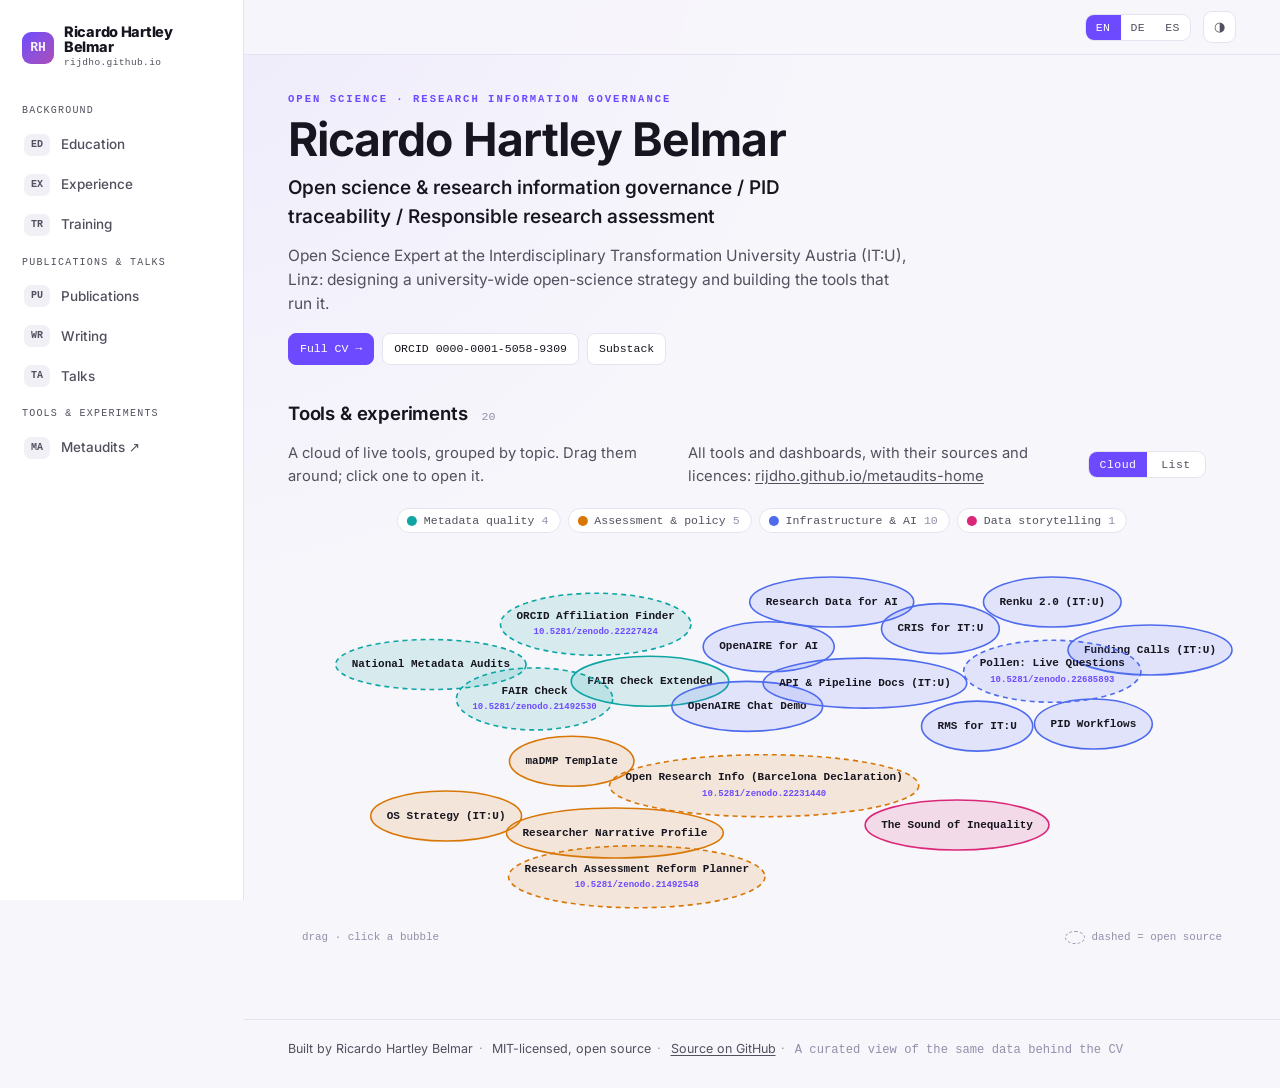
==== index.html @ 01da7a30 "Add the national metadata audits to the tool cloud Austria and the Netherlands, on their own public " ====
<!doctype html>
<meta charset="utf-8">
<!-- Content-Security-Policy: the page loads only its own files. style-src-attr allows inline
style attributes, which the page writes as it renders (topic colours, the cloud legend);
removing it would mean one class per colour. Clickjacking stays uncovered: frame-ancestors
works only as a response header, and GitHub Pages sends none. -->
<meta http-equiv="Content-Security-Policy" content="default-src 'none'; script-src 'self'; style-src 'self'; style-src-attr 'unsafe-inline'; font-src 'self'; img-src 'self' data:; connect-src 'self'; object-src 'none'; base-uri 'none'; form-action 'none'">
<meta name="referrer" content="strict-origin-when-cross-origin">
<title>Ricardo Hartley Belmar</title>
<!-- social:start -->
<!-- Generated by build_cv.py from data/cv.json. Do not edit by hand. -->
<meta name="description" content="Open Science Expert at the Interdisciplinary Transformation University Austria (IT:U), Linz: designing a university-wide open-science strategy and building the tools that run it.">
<meta property="og:type" content="website">
<meta property="og:site_name" content="Ricardo Hartley Belmar">
<meta property="og:title" content="Ricardo Hartley Belmar">
<meta property="og:description" content="Open Science Expert at the Interdisciplinary Transformation University Austria (IT:U), Linz: designing a university-wide open-science strategy and building the tools that run it.">
<meta property="og:url" content="https://rijdho.github.io/">
<meta property="og:image" content="https://rijdho.github.io/docs/hub-cloud.png">
<meta property="og:image:width" content="1736">
<meta property="og:image:height" content="920">
<meta property="og:image:alt" content="The tool cloud on the hub: ovals grouped into four colour-coded topics, one per tool.">
<meta name="twitter:card" content="summary_large_image">
<!-- social:end -->
<!-- The family shell (a synced copy of rijdho/house-style: scripts/sync-house.mjs), then this page's own styles. -->
<link rel="stylesheet" href="./house/house.css?v=1">
<link rel="stylesheet" href="./hub.css?v=5">

<div class="app" id="app">
  <aside class="rail">
    <div class="brand-mark">
      <a class="brand-glyph" href="./" style="--glyph:'RH'" tabindex="-1" aria-hidden="true"></a>
      <div>
        <p class="brand-name"><a href="./" data-p="name">Ricardo Hartley Belmar</a></p>
        <a class="brand-sub" href="https://rijdho.github.io">rijdho.github.io</a>
      </div>
    </div>
    <!-- Built by renderNav() from TAB_GROUPS, then the tools: one entry per section. -->
    <nav id="railnav" aria-label="Sections"></nav>
  </aside>
  <button class="rail-backdrop" id="rail_backdrop" aria-label="Close menu" tabindex="-1"></button>

  <div class="main-col">
    <header class="cmdbar">
      <button class="menu-btn" id="menu" aria-label="Menu"><svg viewBox="0 0 24 24" stroke-linecap="round" aria-hidden="true"><path d="M3 6h18M3 12h18M3 18h18"/></svg></button>
      <!-- No title here: the section names itself in its own heading, right below. -->
      <span class="cmd-spacer"></span>
      <div class="seg" role="group" aria-label="Language">
        <button data-lang="en" aria-pressed="true">EN</button>
        <button data-lang="de" aria-pressed="false">DE</button>
        <button data-lang="es" aria-pressed="false">ES</button>
      </div>
      <button class="icbtn" id="theme" aria-label="Toggle theme">◑</button>
    </header>

    <main class="content"><div class="content-inner">
      <!-- The hero is the landing: it shows only while no section is chosen (no hash); the
           brand block in the rail leads back to it. -->
  <section class="hero" id="hero">
    <div class="eyebrow" data-p="kicker"></div>
    <!-- the name stays literal as well as data-p: it is the one line worth having in the
         raw HTML for anything that does not run the fetch. render() overwrites it. -->
    <h1 data-p="name">Ricardo Hartley Belmar</h1>
    <p class="tag" data-p="tagline"></p>
    <p class="sum" data-p="headline"></p>
    <div class="hlinks">
      <a class="chip primary" href="./cv.html" data-t="cv"></a>
      <!-- href and id are filled from cv.json by render(); the literals are the fallback
           for anything that reads the HTML without running the fetch. -->
      <a class="chip" id="orcid_chip" href="https://orcid.org/0000-0001-5058-9309">ORCID 0000-0001-5058-9309</a>
      <a class="chip" id="substack_chip" href="https://rijdho.substack.com">Substack</a>
    </div>
  </section>


      <section id="view_list">
        <div class="shead"><h2 id="view_h"></h2><span class="count" id="view_c"></span></div>
        <div class="tabpanel" id="tabpanel_main" tabindex="0"></div>
      </section>

  <section id="view_tools" hidden>
    <div class="shead">
      <h2 data-t="apps_h"></h2><span class="count" id="apps_c"></span>
    </div>
    <div class="subrow">
      <p class="lead" data-t="apps_lead"></p>
      <p class="lead tools-index"><span data-p="toolsIndexLabel"></span> <a id="tools_index" href="https://rijdho.github.io/metaudits-home/">rijdho.github.io/metaudits-home</a></p>
      <div class="seg viewseg" role="group" aria-label="View">
        <button data-view="cloud" data-t="cloud" aria-pressed="true"></button>
        <button data-view="list" data-t="list" aria-pressed="false"></button>
      </div>
    </div>
    <div class="stage" id="stage">
      <canvas id="cloud" aria-label="Interactive cloud of tools grouped by topic"></canvas>
      <div class="legend" id="legend"></div>
      <div class="hint" data-t="hint"></div>
      <div class="omark" data-t="openmark"></div>
      <div class="tip" id="tip"></div>
      <aside class="panel" id="panel" aria-live="polite"></aside>
    </div>
    <div class="listwrap" id="listwrap"></div>
  </section>


    </div></main>

    <footer class="site-foot"><span data-t="by"></span> <span data-p="name"></span><span class="sep">·</span>
  <span data-t="lic"></span><span class="sep">·</span>
  <a href="https://github.com/rijdho/rijdho.github.io" data-t="src"></a><span class="sep">·</span>
  <span style="font-family:var(--mono);font-size:.76rem;color:var(--faint)" data-t="built"></span></footer>
  </div>
</div>

<script src="./hub.js?v=15"></script>
---- house/house.css ----
/* house-style 1.0.4
   The "violet" design language shared by rijdho's public tools (fair-repo-audit, coara-action-planner,
   orcid-finder, chilean-altoutputs), ported from the cris-eilein house style. This file is the ORIGINAL:
   projects keep an exact copy (synced by their `sync-house` script) and a test fails if the copy drifts.
   Edit here, bump the version, sync into each project, redeploy it.

   Layers, top to bottom:
     1. fonts          self-hosted Inter Variable (./fonts): never a font CDN
     2. tokens         palette (light, dark, and the OS preference before JS runs)
     3. interface      stable names components and charts read (--bg, --text, --accent...)
     4. base           body, headings, links, focus, scrollbars
     5. shell          rail + command bar + content, with a drawer below 880px
     6. components     eyebrow, lede, card, buttons, language switch, site footer
   Data colours (the FAIR categorical and level palettes) live in the tokens, kept apart from the
   chrome and validated for colour-vision deficiency against each mode's card surface. */

/* ── 1. Fonts ─────────────────────────────────────────────────────────────── */
@font-face {
  font-family: "Inter Variable"; font-style: normal; font-display: swap; font-weight: 100 900;
  src: url("./fonts/inter-latin-wght-normal.woff2") format("woff2-variations");
  unicode-range: U+0000-00FF, U+0131, U+0152-0153, U+02BB-02BC, U+02C6, U+02DA, U+02DC, U+0304, U+0308, U+0329, U+2000-206F, U+2074, U+20AC, U+2122, U+2191, U+2193, U+2212, U+2215, U+FEFF, U+FFFD;
}
@font-face {
  font-family: "Inter Variable"; font-style: normal; font-display: swap; font-weight: 100 900;
  src: url("./fonts/inter-latin-ext-wght-normal.woff2") format("woff2-variations");
  unicode-range: U+0100-02BA, U+02BD-02C5, U+02C7-02CC, U+02CE-02D7, U+02DD-02FF, U+0304, U+0308, U+0329, U+1D00-1DBF, U+1E00-1E9F, U+1EF2-1EFF, U+2020, U+20A0-20AB, U+20AD-20C0, U+2113, U+2C60-2C7F, U+A720-A7FF;
}

/* ── 2. Tokens ────────────────────────────────────────────────────────────── */
:root {
  --paper: #f7f6fb;
  --surface: #ffffff;
  --surface-2: #f1f0f7;
  --surface-3: #eae8f3;
  --ink: #17151f;
  --ink-2: #52505e;
  --hairline: #e5e3ef;
  --hair: #edecf5;
  --brand: #6d4aff;
  --brand-soft: #eeebff;
  --accent-ink: #ffffff;
  --shadow: 0 1px 2px rgba(23, 21, 31, 0.06), 0 8px 24px rgba(23, 21, 31, 0.05);
  --r: 14px;
  --r-sm: 9px;
  --disp: "Inter Variable", "Inter", "Helvetica Neue", Helvetica, Arial, system-ui, sans-serif;
  --body-f: "Inter Variable", "Inter", system-ui, -apple-system, "Segoe UI", Roboto, sans-serif;
  --mono: ui-monospace, "SF Mono", "JetBrains Mono", Menlo, Consolas, monospace;

  /* data palette: FAIR categorical + levels */
  --f-F: #2f7bd0; --f-A: #b56c1f; --f-I: #1f9670; --f-R: #b3559a;
  --lvl-hi: #1f9670; --lvl-mid: #c08519; --lvl-lo: #c0463d;
  --lvl-hi-ink: #1f9670; --lvl-mid-ink: #c08519; --lvl-lo-ink: #c0463d;
}
:root[data-theme="dark"] {
  --paper: #121118;
  --surface: #1b1a22;
  --surface-2: #232230;
  --surface-3: #2c2a3a;
  --ink: #eceaf3;
  --ink-2: #a9a7b5;
  --hairline: #2c2a38;
  --hair: #262432;
  --brand: #8b7bff;
  --brand-soft: #221f35;
  --accent-ink: #121118;
  --shadow: 0 1px 2px rgba(0, 0, 0, 0.4), 0 10px 30px rgba(0, 0, 0, 0.35);
  --f-F: #3f8fe0; --f-A: #c67d30; --f-I: #2aa87a; --f-R: #c46bad;
  /* fills darkened into the dark lightness band; inks kept lighter for text */
  --lvl-hi: #2aa87a; --lvl-mid: #c08519; --lvl-lo: #bd4740;
  --lvl-hi-ink: #2aa87a; --lvl-mid-ink: #d99a2b; --lvl-lo-ink: #d1544b;
}
/* Before JS stamps data-theme, follow the OS preference. */
@media (prefers-color-scheme: dark) {
  :root:not([data-theme="light"]) {
    --paper: #121118;
    --surface: #1b1a22;
    --surface-2: #232230;
    --surface-3: #2c2a3a;
    --ink: #eceaf3;
    --ink-2: #a9a7b5;
    --hairline: #2c2a38;
    --hair: #262432;
    --brand: #8b7bff;
    --brand-soft: #221f35;
    --accent-ink: #121118;
    --shadow: 0 1px 2px rgba(0, 0, 0, 0.4), 0 10px 30px rgba(0, 0, 0, 0.35);
    --f-F: #3f8fe0; --f-A: #c67d30; --f-I: #2aa87a; --f-R: #c46bad;
    --lvl-hi: #2aa87a; --lvl-mid: #c08519; --lvl-lo: #bd4740;
    --lvl-hi-ink: #2aa87a; --lvl-mid-ink: #d99a2b; --lvl-lo-ink: #d1544b;
  }
}

/* ── 3. Interface (stable names; map a project's own names onto these) ────── */
:root {
  --bg: var(--paper);
  --surface-alt: var(--surface-2);
  --border: var(--hairline);
  --text: var(--ink);
  --muted: var(--ink-2);
  --accent: var(--brand);
  --track: var(--surface-3);
  --sans: var(--body-f);
}

/* ── 4. Base ──────────────────────────────────────────────────────────────── */
* { box-sizing: border-box; }
html { -webkit-text-size-adjust: 100%; }
body { margin: 0; font-family: var(--sans); background: var(--bg); color: var(--text);
  line-height: 1.5; font-size: 15px; -webkit-font-smoothing: antialiased;
  transition: background 0.2s, color 0.2s; }
a { color: var(--accent); text-underline-offset: 2px; }
code { font-family: var(--mono); font-size: .9em; }
.mono { font-family: var(--mono); }
h1, h2, h3 { font-family: var(--disp); font-weight: 800; letter-spacing: -0.02em; text-wrap: balance; }
::selection { background: var(--brand); color: #fff; }
:focus-visible { outline: 2px solid var(--brand); outline-offset: 2px; border-radius: 4px; }
::-webkit-scrollbar { width: 8px; height: 8px; }
::-webkit-scrollbar-thumb { background: var(--surface-3); border-radius: 4px; }
::-webkit-scrollbar-thumb:hover { background: var(--ink-2); }
::-webkit-scrollbar-track { background: transparent; }

/* ── 5. Shell: rail + command bar ─────────────────────────────────────────── */
.app { display: grid; grid-template-columns: 244px 1fr; min-height: 100vh; }

.rail { background: var(--surface); border-right: 1px solid var(--hairline);
  display: flex; flex-direction: column; gap: 2px;
  padding: 18px 14px; position: sticky; top: 0; height: 100vh; }
.brand-mark { display: flex; align-items: center; gap: 10px; padding: 6px 8px 20px; text-decoration: none; }
/* The glyph's letters come from the project: style="--glyph: 'F'" on the element. */
.brand-glyph { width: 32px; height: 32px; border-radius: 9px; flex: none; position: relative;
  background: linear-gradient(135deg, var(--brand), color-mix(in oklab, var(--brand), #db2777 55%)); }
.brand-glyph::after { content: var(--glyph, ""); position: absolute; inset: 0; display: grid; place-items: center;
  font-family: var(--mono); font-size: 13px; font-weight: 700; color: rgba(255, 255, 255, 0.92); }
.brand-name { font-family: var(--disp); font-weight: 800; letter-spacing: -0.02em; font-size: 14.5px;
  line-height: 1.05; color: var(--ink); margin: 0; }
.brand-sub { font-family: var(--mono); font-size: 9.5px; color: var(--ink-2); letter-spacing: .04em; margin-top: 2px; }
/* The site line under the name links to rijdho.github.io in every tool (1.0.2). */
a.brand-sub { display: block; text-decoration: none; }
a.brand-sub:hover { color: var(--brand); text-decoration: underline; }
/* The icon and the name link to the tool's own start page (1.0.3). */
a.brand-glyph { display: block; }
.brand-name a { color: inherit; text-decoration: none; }
.brand-name a:hover { color: var(--brand); }
/* The family line under the site line: "Part of Metaudits" (1.0.4). */
.brand-family { font-family: var(--mono); font-size: 9.5px; color: var(--ink-2); letter-spacing: .04em; margin: 2px 0 0; }
.brand-family a { color: inherit; text-decoration: none; }
.brand-family a:hover { color: var(--brand); text-decoration: underline; }

.nav-label { font-family: var(--mono); font-size: 10px; letter-spacing: .12em; text-transform: uppercase;
  color: var(--ink-2); padding: 10px 8px 6px; }
.nav-item { display: flex; align-items: center; gap: 11px; padding: 9px 10px; border-radius: var(--r-sm);
  color: var(--ink-2); border: none; background: none; width: 100%; text-align: left; cursor: pointer;
  font-family: var(--body-f); font-size: 13.5px; font-weight: 500; text-decoration: none; }
.nav-item:hover { background: var(--surface-2); color: var(--ink); }
.nav-item.active { background: var(--brand-soft); color: var(--brand); font-weight: 600; }
.nav-step { width: 26px; height: 22px; border-radius: 7px; flex: none; display: grid; place-items: center;
  font-family: var(--mono); font-size: 10px; font-weight: 600;
  background: var(--surface-2); color: var(--ink-2); }
.nav-item.active .nav-step { background: var(--brand); color: #fff; }
.rail-foot { margin-top: auto; font-family: var(--mono); font-size: 10.5px; color: var(--ink-2);
  padding: 8px; line-height: 1.7; }
.rail-foot a { color: var(--ink-2); }
.rail-foot a:hover { color: var(--brand); }

.main-col { min-width: 0; display: flex; flex-direction: column; }
/* Content column anchored to the rail: one shared left gutter with the command bar. */
.content { padding: 28px 44px 40px; flex: 1; }
.content-inner { max-width: 980px; margin: 0; }

.cmdbar { position: sticky; top: 0; z-index: 30; display: flex; align-items: center; gap: 12px;
  padding: 11px 44px; background: color-mix(in oklab, var(--paper), transparent 8%);
  backdrop-filter: saturate(1.4) blur(10px); border-bottom: 1px solid var(--hairline); }
.cmd-title { font-family: var(--disp); font-weight: 700; font-size: 14px; letter-spacing: -0.01em; color: var(--ink); }
.cmd-spacer { flex: 1; }

.menu-btn { display: none; align-items: center; justify-content: center; width: 36px; height: 36px; flex: none;
  border: 1px solid var(--hairline); border-radius: var(--r-sm); background: var(--surface); color: var(--ink); cursor: pointer; }
.menu-btn svg { width: 17px; height: 17px; stroke: currentColor; fill: none; stroke-width: 1.8; }
.rail-backdrop { display: none; }

@media (max-width: 880px) {
  .app { grid-template-columns: 1fr; }
  .rail { position: fixed; top: 0; left: -280px; width: 260px; height: 100vh; overflow-y: auto; z-index: 60; transition: left 0.2s ease; }
  .app.rail-open .rail { left: 0; box-shadow: 0 0 40px rgba(0, 0, 0, 0.25); }
  .app.rail-open .rail-backdrop { display: block; position: fixed; inset: 0; z-index: 55; border: none; background: rgba(0, 0, 0, 0.35); }
  .menu-btn { display: inline-flex; }
  .content { padding: 20px 16px 32px; }
  .cmdbar { padding: 11px 14px; }
  .site-foot { padding: 18px 16px 28px; }
}
/* Phones: the command bar keeps menu, title, languages and theme; the source link, always repeated in
   the house footer, steps out so nothing is pushed past the edge. Buttons never shrink. */
.menu-btn, .icon-btn, .ghost-btn, .langs { flex: none; }
.cmd-title { min-width: 0; overflow: hidden; text-overflow: ellipsis; white-space: nowrap; }
@media (max-width: 480px) {
  .cmdbar { gap: 8px; }
  .cmdbar .ghost-btn { display: none; }
}

/* ── 6. Components ────────────────────────────────────────────────────────── */
.eyebrow { font-family: var(--mono); font-size: 11px; letter-spacing: .14em; text-transform: uppercase;
  color: var(--brand); }
.lede { color: var(--muted); font-size: .95rem; max-width: 62ch; margin-top: 6px; }
.lede b, .lede strong { color: var(--text); font-weight: 600; }
.muted { color: var(--muted); font-size: .84rem; }

.card { background: var(--surface); border: 1px solid var(--border); border-radius: var(--r); padding: 22px;
  box-shadow: var(--shadow); }
.card h3 { margin: 0 0 15px; font-size: .8rem; font-family: var(--mono); letter-spacing: .04em;
  text-transform: uppercase; color: var(--muted); font-weight: 600; }

.icon-btn { width: 34px; height: 34px; border-radius: var(--r-sm); border: 1px solid var(--hairline);
  background: var(--surface); display: grid; place-items: center; color: var(--ink-2); cursor: pointer; }
.icon-btn:hover { color: var(--ink); border-color: var(--ink-2); }
.icon-btn svg { width: 16px; height: 16px; stroke: currentColor; fill: none; stroke-width: 1.8; }
.ghost-btn { font-family: var(--mono); font-size: 11px; color: var(--ink-2);
  border: 1px solid var(--hairline); background: var(--surface); white-space: nowrap;
  border-radius: 8px; padding: 6px 10px; cursor: pointer; text-decoration: none; }
.ghost-btn:hover { color: var(--brand); border-color: var(--ink-2); }
.btn { font-family: var(--mono); background: var(--brand); color: var(--accent-ink); border: none;
  border-radius: var(--r-sm); padding: 10px 18px; font-weight: 700; cursor: pointer; }
.btn:hover { filter: brightness(1.07); }
.btn.ghost { background: none; border: 1px solid var(--border); color: var(--text); }
.btn.ghost:hover { border-color: var(--brand); color: var(--brand); filter: none; }

/* Filter chips (pill toggles); the pressed one carries aria-pressed="true". */
.chip { font-family: var(--mono); font-size: .76rem; border: 1px solid var(--border); background: var(--surface);
  color: var(--muted); border-radius: 999px; padding: 4px 11px; cursor: pointer; }
.chip:hover { border-color: var(--brand); color: var(--brand); }
.chip[aria-pressed="true"] { border-color: var(--brand); color: var(--brand); background: var(--brand-soft); font-weight: 600; }

.langs { display: flex; gap: 1px; font-family: var(--mono); font-size: 11.5px; }
.langs button { border: none; background: none; color: var(--ink-2); padding: 5px 7px; border-radius: 6px;
  cursor: pointer; font-family: var(--mono); font-size: 11.5px; }
.langs button[aria-current="true"] { color: var(--ink); background: var(--surface-2); font-weight: 600; }

/* The house footer, the same on every tool:
     By <author> (ORCID <id>) · <licences> · Source on GitHub[ · DOI <doi>]
   The DOI item appears once the project is archived on Zenodo (concept DOI). */
.site-foot { border-top: 1px solid var(--hairline); padding: 18px 44px 28px; font-size: 12.5px;
  color: var(--muted); line-height: 1.7; }
.site-foot a { color: var(--muted); }
.site-foot a:hover { color: var(--brand); }
.site-foot .sep { margin: 0 .45em; opacity: .6; }

/* Tables inside cards */
.card table { width: 100%; border-collapse: collapse; font-size: .82rem; }
.card th { text-align: left; font-family: var(--mono); font-size: .72rem; letter-spacing: .04em; text-transform: uppercase;
  color: var(--muted); font-weight: 600; padding: 6px 8px; }
.card td { border-top: 1px solid var(--hair); padding: 6px 8px; }

@media (prefers-reduced-motion: reduce) { * { transition: none !important; animation: none !important; } }
---- hub.css ----
/* Inter comes from house/house.css, which declares the same faces over house/fonts/. */

  :root{
    --brand:#6d4aff; --brand-ink:#fff;
    --paper:#f7f6fb; --surface:#fff; --surface-alt:#f1f0f7; --border:#e5e3ef; --hair:#edecf5;
    --ink:#17151f; --muted:#52505e; --faint:#948eaa;
    --t-metadata:#0ea5a4; --t-assessment:#d97706; --t-infra:#4f6bed; --t-story:#db2777;
    --shadow:0 1px 2px rgba(23,21,31,.06), 0 8px 24px rgba(23,21,31,.05);
    --sans:"Inter Variable","Inter",system-ui,-apple-system,"Segoe UI",Roboto,sans-serif;
    --disp:"Inter Variable","Inter","Helvetica Neue",Helvetica,Arial,system-ui,sans-serif;
    --mono:ui-monospace,"SF Mono","JetBrains Mono",Menlo,Consolas,monospace;
  }
  @media (prefers-color-scheme:dark){:root{
    --brand:#8b7bff; --brand-ink:#121118;
    --paper:#121118; --surface:#1b1a22; --surface-alt:#232230; --border:#2c2a38; --hair:#262432;
    --ink:#eceaf3; --muted:#a9a7b5; --faint:#6f6987;
    --t-metadata:#14b8a6; --t-assessment:#e08a09; --t-infra:#7c8ff5; --t-story:#ee5aa4;
    --shadow:0 1px 2px rgba(0,0,0,.3), 0 12px 34px rgba(0,0,0,.4);
  }}
  :root[data-theme="light"]{
    --brand:#6d4aff; --brand-ink:#fff;
    --paper:#f7f6fb; --surface:#fff; --surface-alt:#f1f0f7; --border:#e5e3ef; --hair:#edecf5;
    --ink:#17151f; --muted:#52505e; --faint:#948eaa;
    --t-metadata:#0ea5a4; --t-assessment:#d97706; --t-infra:#4f6bed; --t-story:#db2777;
    --shadow:0 1px 2px rgba(23,21,31,.06), 0 8px 24px rgba(23,21,31,.05);
  }
  :root[data-theme="dark"]{
    --brand:#8b7bff; --brand-ink:#121118;
    --paper:#121118; --surface:#1b1a22; --surface-alt:#232230; --border:#2c2a38; --hair:#262432;
    --ink:#eceaf3; --muted:#a9a7b5; --faint:#6f6987;
    --t-metadata:#14b8a6; --t-assessment:#e08a09; --t-infra:#7c8ff5; --t-story:#ee5aa4;
    --shadow:0 1px 2px rgba(0,0,0,.3), 0 12px 34px rgba(0,0,0,.4);
  }
  *{box-sizing:border-box}
  h1,h2,h3{font-family:var(--disp)}
  html{-webkit-text-size-adjust:100%}
  body{margin:0;background:var(--paper);color:var(--ink);font-family:var(--sans);
    line-height:1.55;font-size:15.5px;-webkit-font-smoothing:antialiased;
    background-image:radial-gradient(circle at 12% -8%, color-mix(in srgb, var(--brand) 7%, transparent), transparent 42%)}
  a{color:inherit}
  .eyebrow{font-family:var(--mono);font-size:.66rem;letter-spacing:.19em;text-transform:uppercase;color:var(--brand);font-weight:600}

  .seg{display:inline-flex;border:1px solid var(--border);border-radius:9px;overflow:hidden;background:var(--surface)}
  .seg button{appearance:none;border:0;background:transparent;color:var(--muted);font-family:var(--mono);
    font-size:.72rem;padding:6px 10px;cursor:pointer;letter-spacing:.04em}
  .seg button[aria-pressed="true"]{background:var(--brand);color:var(--brand-ink)}
  .icbtn{appearance:none;border:1px solid var(--border);background:var(--surface);color:var(--muted);
    height:32px;padding:0 10px;border-radius:9px;cursor:pointer;font-size:13px;font-family:var(--mono);display:inline-flex;align-items:center;gap:6px}
  .icbtn:hover{color:var(--ink)}
  button:focus-visible,a:focus-visible{outline:2px solid var(--brand);outline-offset:2px;border-radius:6px}

  .hero{padding:8px 0 12px}
  .hero h1{font-size:clamp(1.8rem,4.4vw,2.9rem);line-height:1.06;margin:.5rem 0;letter-spacing:-.02em;text-wrap:balance;font-weight:680}
  .hero .tag{font-size:clamp(1rem,2.2vw,1.18rem);max-width:42ch;margin:0 0 .8rem;font-weight:560}
  .hero .sum{color:var(--muted);max-width:62ch;margin:0 0 1.1rem}
  .hlinks{display:flex;flex-wrap:wrap;gap:8px}
  .chip{font-family:var(--mono);font-size:.72rem;text-decoration:none;color:var(--ink);border:1px solid var(--border);
    background:var(--surface);padding:6px 11px;border-radius:8px;display:inline-flex;gap:6px;align-items:center;transition:.14s}
  .chip:hover{border-color:var(--brand);color:var(--brand)}
  .chip.primary{background:var(--brand);color:var(--brand-ink);border-color:var(--brand)}

  section{padding:22px 0}
  /* A section shown alone starts at the top of the column: only the page's own padding above it. */
  #view_list{padding-top:0}
  .shead{display:flex;align-items:baseline;gap:14px;margin:0 0 14px;flex-wrap:wrap}
  .shead h2{font-size:1.15rem;margin:0;letter-spacing:-.01em;font-weight:640}
  .shead .count{font-family:var(--mono);font-size:.72rem;color:var(--faint);font-variant-numeric:tabular-nums}
  .shead .lead{color:var(--muted);font-size:.92rem;flex-basis:100%;margin-top:-4px}
  .subrow{display:flex;align-items:center;justify-content:space-between;gap:16px;flex-wrap:wrap;margin:0 0 10px}
  .subrow .lead{color:var(--muted);font-size:.92rem;margin:0;flex:1;min-width:220px}
  .subrow .viewseg{flex:none;margin-right:30px}  /* aligns its left edge with the EN/DE/ES switcher above (which is offset from the edge by the theme button) */
  .viewseg button{min-width:58px;justify-content:center}

  /* legend / filter: floats top-center inside the stage */
  .legend{position:absolute;top:11px;left:50%;transform:translateX(-50%);z-index:8;
    display:flex;flex-wrap:wrap;gap:7px;justify-content:center;width:max-content;max-width:calc(100% - 24px)}
  .lg{font-family:var(--mono);font-size:.72rem;border:1px solid var(--border);background:var(--surface);
    padding:5px 11px 5px 9px;border-radius:20px;cursor:pointer;display:inline-flex;align-items:center;gap:7px;color:var(--muted);transition:.14s}
  .lg .sw{width:10px;height:10px;border-radius:50%;flex:none}
  .lg[aria-pressed="true"]{color:var(--ink);border-color:var(--ink)}
  .lg .n{font-variant-numeric:tabular-nums;color:var(--faint)}

  /* cloud */
  .stage{position:relative;border-radius:16px;overflow-x:clip;overflow-clip-margin:24px}
  #cloud{display:block;width:100%;height:460px;touch-action:none;cursor:grab}
  @media (max-width:560px){#cloud{height:600px}}
  /* On a phone the four topics wrap to several rows and would sit on the bubbles, so the
     legend leaves the canvas and goes above it. */
  @media (max-width:560px){.stage:not(.off){display:flex;flex-direction:column}
    .legend{position:static;transform:none;order:-1;width:auto;max-width:none;margin:0 0 10px}}
  #cloud.grabbing{cursor:grabbing}
  .hint{position:absolute;left:14px;bottom:12px;font-family:var(--mono);font-size:.68rem;color:var(--faint);pointer-events:none}
  /* What the dashed outline on a bubble means. Without it the two BiblioHelp ovals,
     the hosted tool and its open twin, differ only by a capital letter. */
  .omark{position:absolute;right:14px;bottom:12px;font-family:var(--mono);font-size:.68rem;
    color:var(--faint);pointer-events:none;display:flex;align-items:center;gap:6px}
  .omark::before{content:"";width:18px;height:11px;border:1.5px dashed var(--faint);border-radius:50%;flex:none}
  /* On a narrow stage the two markers would collide, so this one stacks above the hint. */
  @media (max-width:560px){.omark{right:auto;left:14px;bottom:28px}}
  .tip{position:absolute;pointer-events:none;background:var(--ink);color:var(--paper);font-family:var(--mono);
    font-size:.7rem;padding:4px 8px;border-radius:7px;transform:translate(-50%,-140%);white-space:nowrap;opacity:0;transition:opacity .1s;z-index:12}

  /* detail panel */
  .panel{position:absolute;top:12px;right:12px;width:min(340px,calc(100% - 24px));background:var(--surface);
    border:1px solid var(--border);border-radius:14px;box-shadow:var(--shadow);padding:16px 16px 15px;z-index:10;
    max-height:calc(100% - 24px);display:flex;flex-direction:column;
    transform:translateX(calc(100% + 20px));opacity:0;visibility:hidden;
    transition:transform .28s cubic-bezier(.2,.8,.2,1),opacity .22s ease,visibility .28s}
  .panel.on{transform:none;opacity:1;visibility:visible}
  .panel .pscroll{overflow-y:auto;flex:1;min-height:0;margin:0 -2px;padding:0 2px}
  .panel h3,.panel .pk,.panel .pf{flex:none}
  @media (max-width:620px){.panel{top:auto;bottom:12px;right:12px;left:12px;width:auto;transform:translateY(calc(100% + 20px))}
    .panel.on{transform:none}}
  .panel .x{position:absolute;top:10px;right:11px;border:0;background:transparent;color:var(--muted);cursor:pointer;font-size:16px}
  .panel .pk{font-family:var(--mono);font-size:.62rem;letter-spacing:.12em;text-transform:uppercase;font-weight:700;display:inline-flex;align-items:center;gap:6px}
  .panel .pk .sw{width:9px;height:9px;border-radius:50%}
  .panel h3{font-size:1.02rem;margin:8px 0 4px;letter-spacing:-.01em;line-height:1.2;text-wrap:balance}
  .panel .pdoi{display:inline-block;font-family:var(--mono);font-size:.68rem;color:var(--brand);
    text-decoration:none;margin:0 0 8px;border:1px solid var(--border);border-radius:6px;padding:2px 7px}
  .panel .pdoi:hover{border-color:var(--brand)}
  .panel .ptwin{display:block;font-family:var(--mono);font-size:.68rem;color:var(--brand);
    text-decoration:none;margin:0 0 8px}
  .panel .ptwin:hover{text-decoration:underline}
  .panel p{margin:0 0 10px;font-size:.85rem;color:var(--muted);line-height:1.5}
  .panel .tags{display:flex;flex-wrap:wrap;gap:5px;margin-bottom:12px}
  .panel .t{font-family:var(--mono);font-size:.62rem;color:var(--muted);background:var(--surface-alt);border:1px solid var(--hair);padding:2px 7px;border-radius:6px}
  .panel .pf{display:flex;align-items:center;justify-content:space-between;gap:8px;border-top:1px solid var(--hair);padding-top:10px}
  .panel .src{font-family:var(--mono);font-size:.68rem;color:var(--faint)}
  .panel .open{font-family:var(--mono);font-size:.74rem;text-decoration:none;color:var(--brand-ink);background:var(--brand);
    padding:7px 13px;border-radius:8px;font-weight:600;display:inline-flex;gap:6px;align-items:center}
  .panel .open[data-nolink]{background:var(--surface-alt);color:var(--faint);pointer-events:none}

  /* list fallback */
  .listwrap{display:none}
  .listwrap.on{display:block}
  .stage.off{display:none}
  .lrow{display:flex;gap:12px;align-items:flex-start;text-decoration:none;color:inherit;padding:12px;border-radius:11px;border:1px solid transparent;transition:.14s}
  .lrow:hover{background:var(--surface);border-color:var(--border)}
  .lsw{width:11px;height:11px;border-radius:50%;flex:none;margin-top:5px}
  .lrow h3{font-size:.96rem;margin:0 0 2px;font-weight:600;letter-spacing:-.01em}
  .lrow p{margin:0;font-size:.84rem;color:var(--muted);line-height:1.45}
  .lrow .ly{font-family:var(--mono);font-size:.72rem;color:var(--faint);margin-left:auto;flex:none}

  /* One section at a time now, so the list runs its full length instead of scrolling inside a box. */
  .tabpanel{padding-right:6px}
  .tabpanel:focus-visible{outline:2px solid var(--brand);outline-offset:3px;border-radius:8px}
  .prow{display:flex;gap:14px;padding:11px 3px;border-bottom:1px solid var(--hair);align-items:baseline}
  .prow:last-child{border-bottom:0}
  .pyear{font-family:var(--mono);font-size:.74rem;color:var(--faint);width:5ch;flex:none;font-variant-numeric:tabular-nums}
  .pmain{flex:1;min-width:0}
  .ptitle{font-weight:560;font-size:.9rem;letter-spacing:-.005em;margin:0 0 2px;line-height:1.35}
  .ptitle a{color:inherit;text-decoration:none}
  .ptitle a:hover{text-decoration:underline;text-decoration-color:var(--brand);text-underline-offset:2px}
  .pmeta{color:var(--muted);font-size:.82rem;line-height:1.45}
  .pmeta b{color:var(--ink);font-weight:600}
  .ptype{font-family:var(--mono);font-size:.6rem;letter-spacing:.1em;text-transform:uppercase;color:var(--brand);font-weight:600}
  .plink{font-family:var(--mono);font-size:.7rem;color:var(--brand);text-decoration:none;white-space:nowrap;flex:none}
  .plink:hover{text-decoration:underline}
  .pgrp{font-family:var(--mono);font-size:.62rem;letter-spacing:.13em;text-transform:uppercase;color:var(--brand);
    font-weight:700;margin:16px 0 2px;padding:4px 0}
  .pgrp:first-child{margin-top:0}


  @media (prefers-reduced-motion:reduce){*{transition:none!important}}
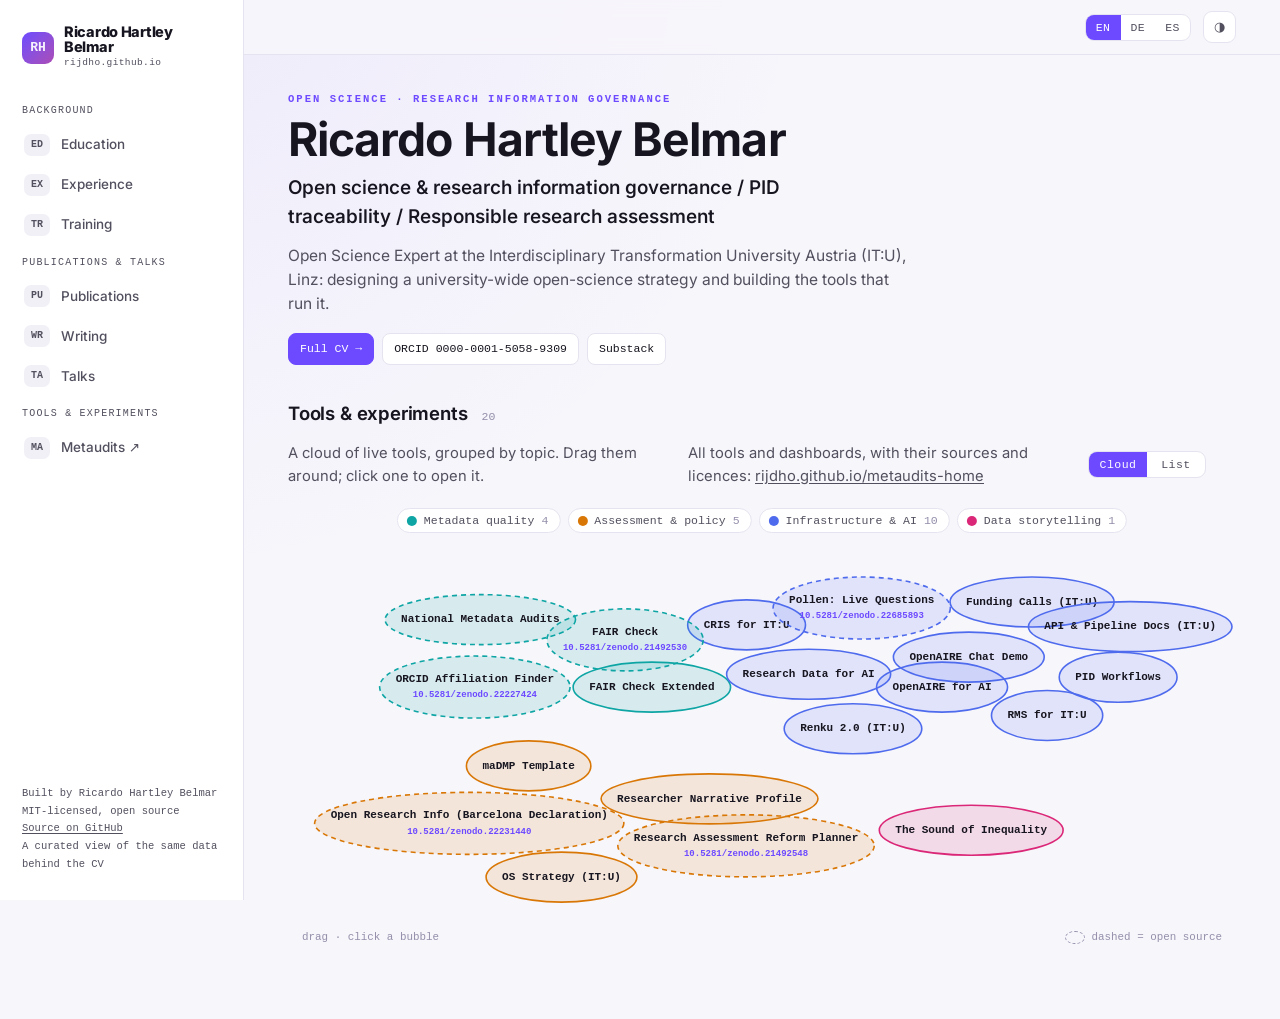
==== commit e0ab725c: "Credits at the foot of the rail, not in a page footer under the content" ====
--- a/index.html
+++ b/index.html
@@ -36,6 +36,13 @@
     </div>
     <!-- Built by renderNav() from TAB_GROUPS, then the tools: one entry per section. -->
     <nav id="railnav" aria-label="Sections"></nav>
+    <!-- The credits stand here only (house-style README, "The house credits"). -->
+    <div class="rail-foot">
+      <span data-t="by"></span> <span data-p="name"></span><br>
+      <span data-t="lic"></span><br>
+      <a href="https://github.com/rijdho/rijdho.github.io" data-t="src"></a><br>
+      <span data-t="built"></span>
+    </div>
   </aside>
   <button class="rail-backdrop" id="rail_backdrop" aria-label="Close menu" tabindex="-1"></button>
 
@@ -103,10 +110,6 @@
 
     </div></main>
 
-    <footer class="site-foot"><span data-t="by"></span> <span data-p="name"></span><span class="sep">·</span>
-  <span data-t="lic"></span><span class="sep">·</span>
-  <a href="https://github.com/rijdho/rijdho.github.io" data-t="src"></a><span class="sep">·</span>
-  <span style="font-family:var(--mono);font-size:.76rem;color:var(--faint)" data-t="built"></span></footer>
   </div>
 </div>
 
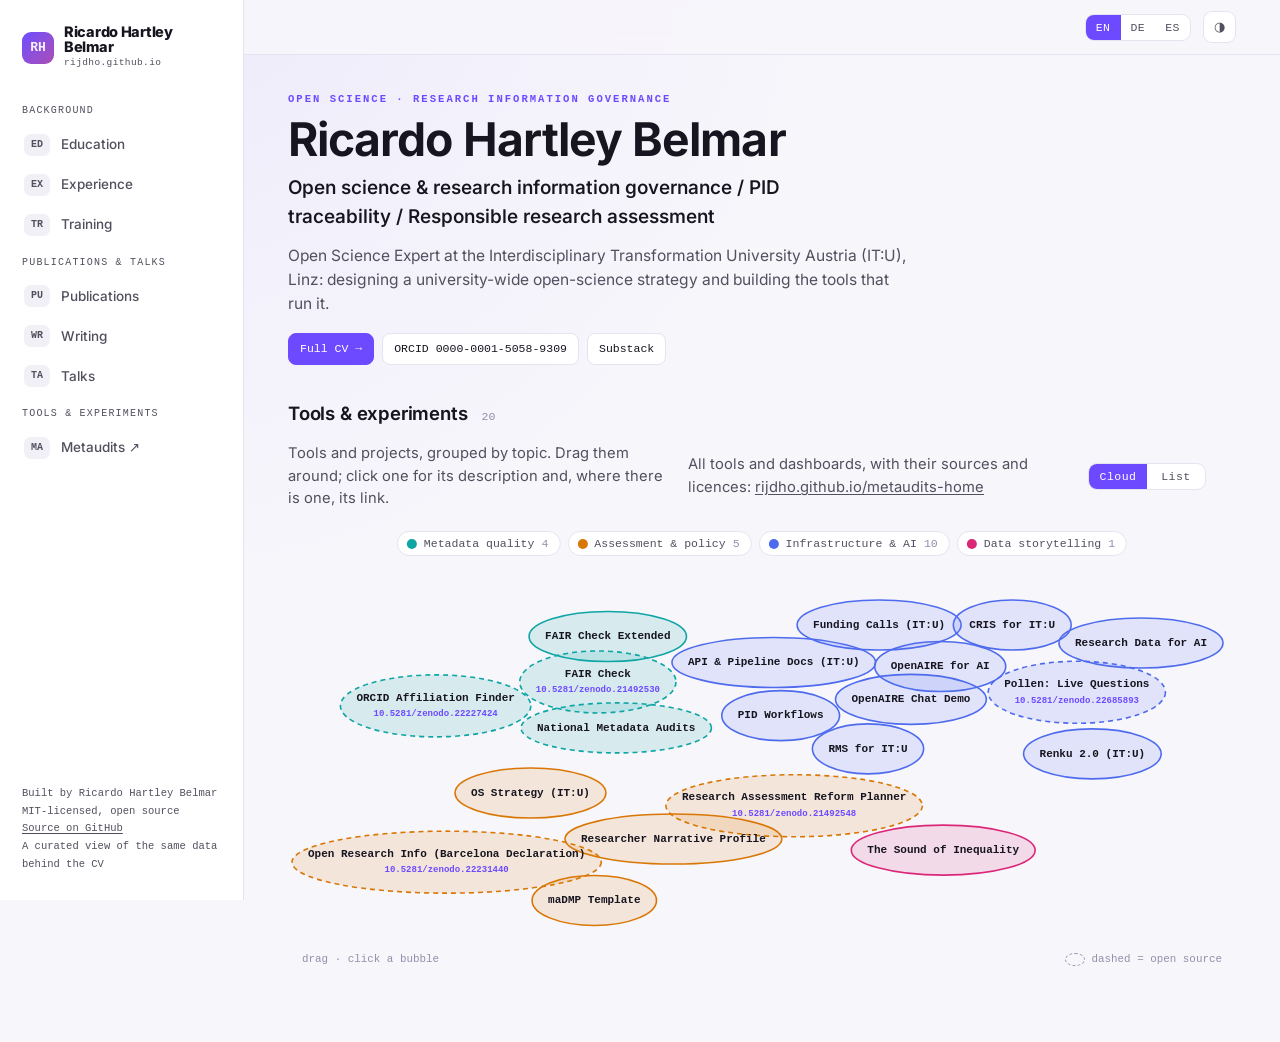
==== commit 9cca3080: "Name the house style without a repository address It is kept as a local checkout that each project s" ====
--- a/index.html
+++ b/index.html
@@ -21,7 +21,7 @@
 <meta property="og:image:alt" content="The tool cloud on the hub: ovals grouped into four colour-coded topics, one per tool.">
 <meta name="twitter:card" content="summary_large_image">
 <!-- social:end -->
-<!-- The family shell (a synced copy of rijdho/house-style: scripts/sync-house.mjs), then this page's own styles. -->
+<!-- The family shell (a synced copy of the house style: scripts/sync-house.mjs), then this page's own styles. -->
 <link rel="stylesheet" href="./house/house.css?v=1">
 <link rel="stylesheet" href="./hub.css?v=5">
 
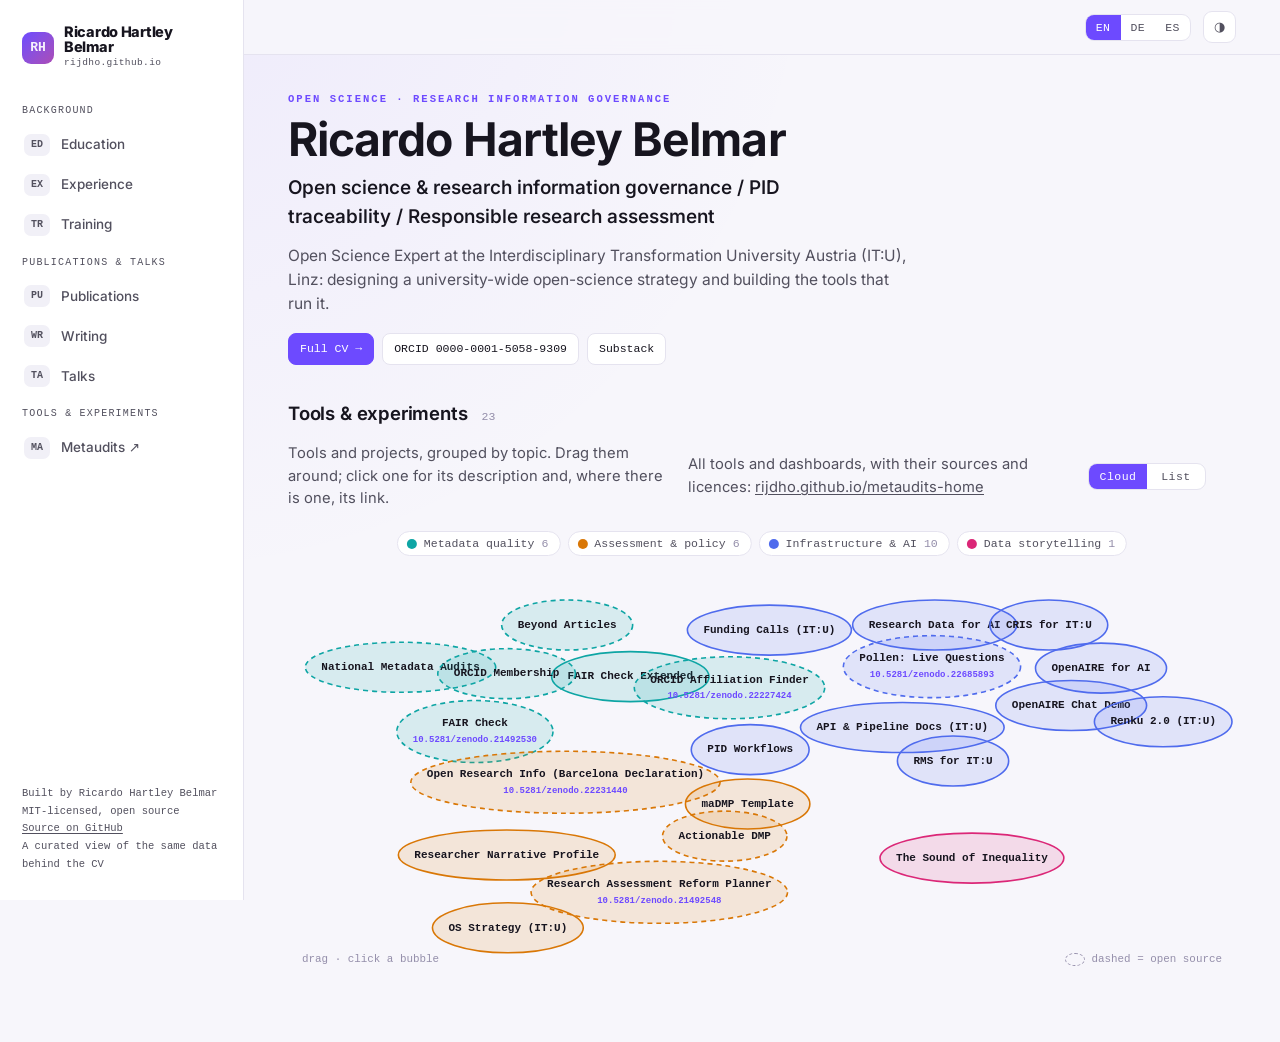
==== commit 06efb942: "Three public tools get their own oval: ORCID profiles at member and non-member institutions, Beyond " ====
--- a/index.html
+++ b/index.html
@@ -113,4 +113,4 @@
   </div>
 </div>
 
-<script src="./hub.js?v=15"></script>
+<script src="./hub.js?v=16"></script>
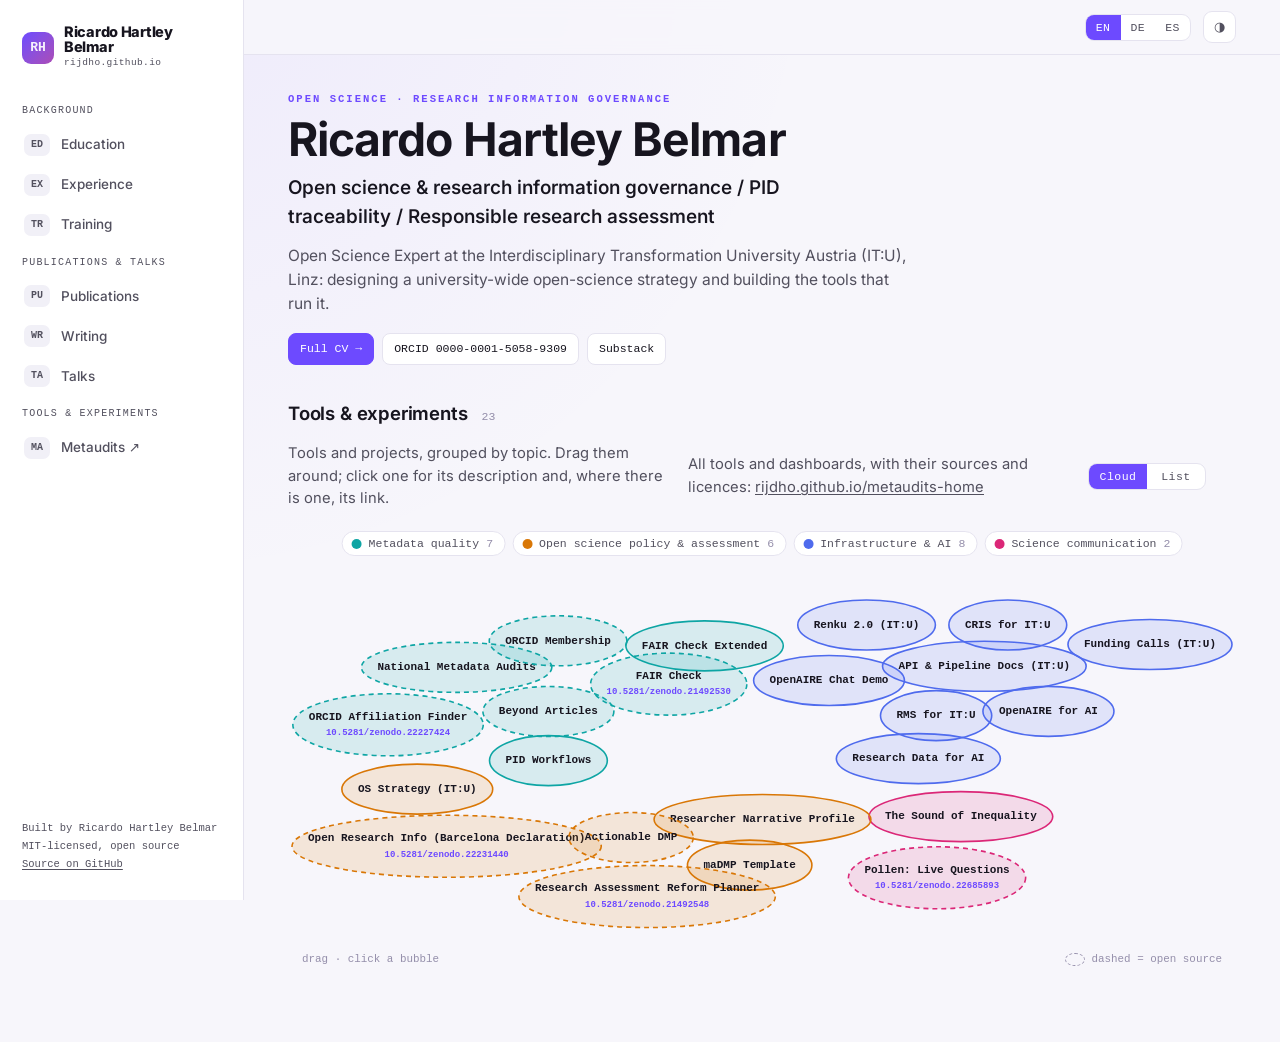
==== commit c44259e6: "Topics: Open science policy & assessment; Science communication holds Pollen and The Sound of Inequa" ====
--- a/index.html
+++ b/index.html
@@ -40,8 +40,7 @@
     <div class="rail-foot">
       <span data-t="by"></span> <span data-p="name"></span><br>
       <span data-t="lic"></span><br>
-      <a href="https://github.com/rijdho/rijdho.github.io" data-t="src"></a><br>
-      <span data-t="built"></span>
+      <a href="https://github.com/rijdho/rijdho.github.io" data-t="src"></a>
     </div>
   </aside>
   <button class="rail-backdrop" id="rail_backdrop" aria-label="Close menu" tabindex="-1"></button>
@@ -113,4 +112,4 @@
   </div>
 </div>
 
-<script src="./hub.js?v=16"></script>
+<script src="./hub.js?v=17"></script>
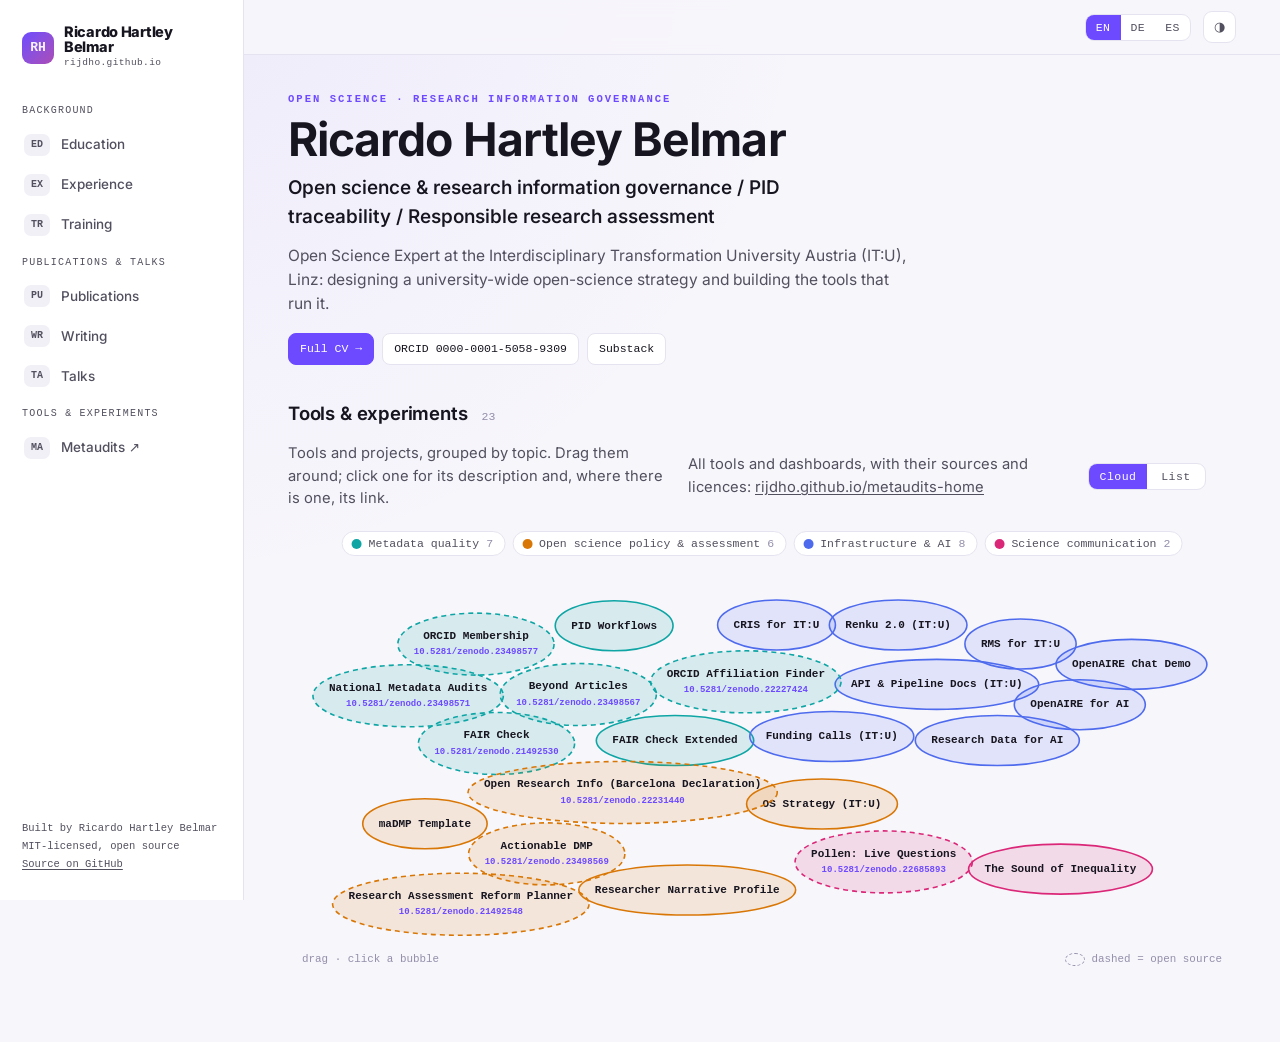
==== commit 888aef15: "Add the IOSP 2026 talks and the Research Ethics Committee membership Talks: the tooling-showcase pre" ====
--- a/index.html
+++ b/index.html
@@ -112,4 +112,4 @@
   </div>
 </div>
 
-<script src="./hub.js?v=17"></script>
+<script src="./hub.js?v=18"></script>
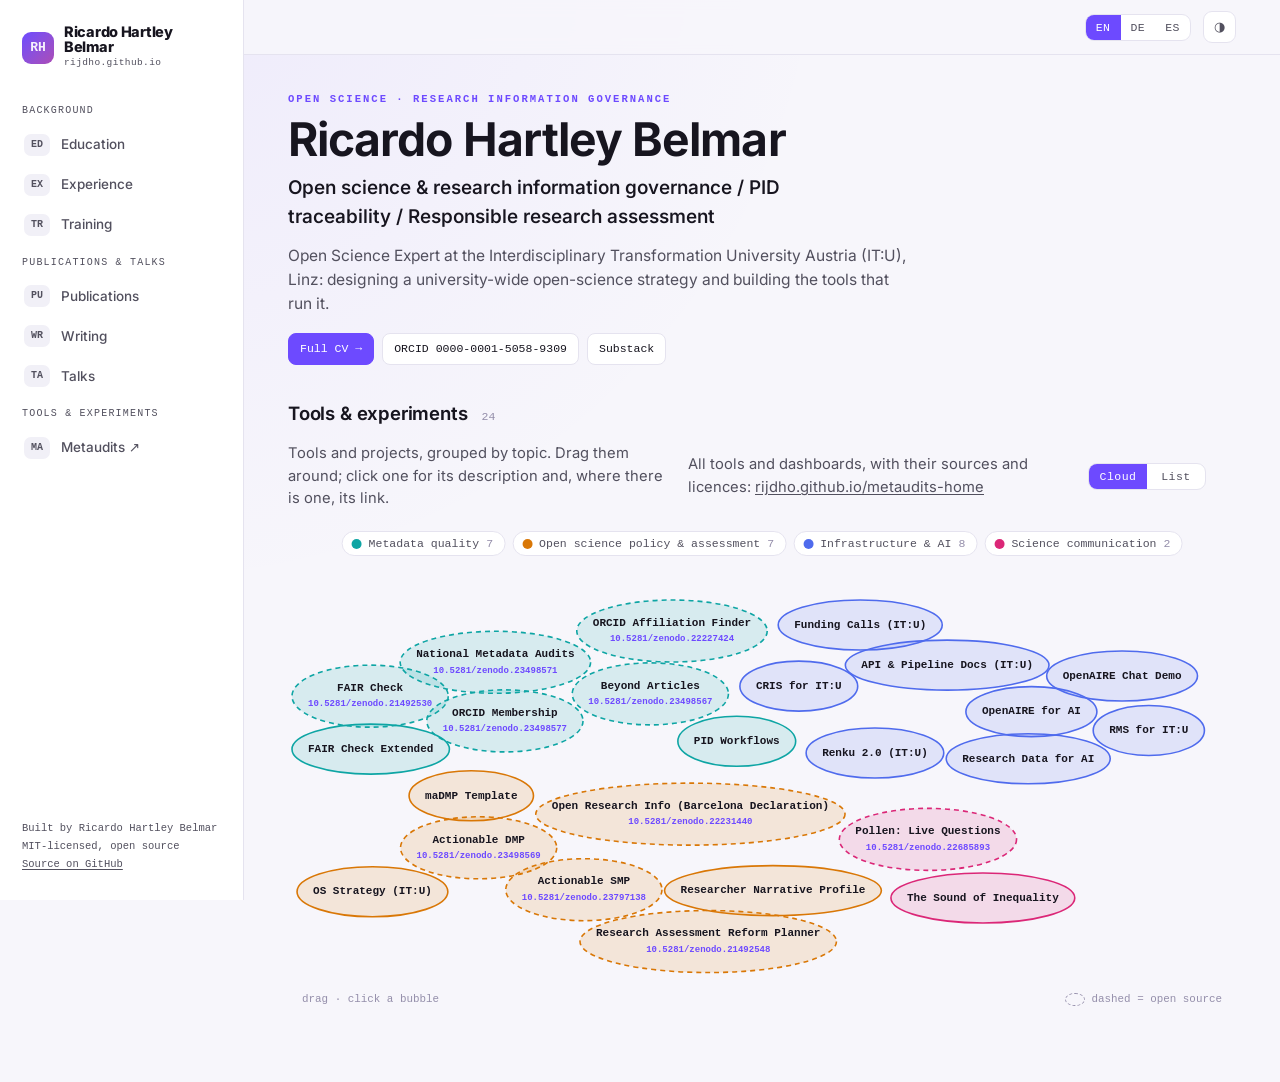
==== commit 19ee6f7b: "Cloud: keep ovals apart on their Minkowski sum, and give the phone layout room With 24 ovals the wid" ====
--- a/index.html
+++ b/index.html
@@ -23,7 +23,7 @@
 <!-- social:end -->
 <!-- The family shell (a synced copy of the house style: scripts/sync-house.mjs), then this page's own styles. -->
 <link rel="stylesheet" href="./house/house.css?v=1">
-<link rel="stylesheet" href="./hub.css?v=5">
+<link rel="stylesheet" href="./hub.css?v=6">
 
 <div class="app" id="app">
   <aside class="rail">
@@ -112,4 +112,4 @@
   </div>
 </div>
 
-<script src="./hub.js?v=18"></script>
+<script src="./hub.js?v=19"></script>
--- a/hub.css
+++ b/hub.css
@@ -82,16 +82,16 @@
 
   /* cloud */
   .stage{position:relative;border-radius:16px;overflow-x:clip;overflow-clip-margin:24px}
-  #cloud{display:block;width:100%;height:460px;touch-action:none;cursor:grab}
-  @media (max-width:560px){#cloud{height:600px}}
+  #cloud{display:block;width:100%;height:500px;touch-action:none;cursor:grab}
+  @media (max-width:560px){#cloud{height:920px}}
   /* On a phone the four topics wrap to several rows and would sit on the bubbles, so the
      legend leaves the canvas and goes above it. */
   @media (max-width:560px){.stage:not(.off){display:flex;flex-direction:column}
     .legend{position:static;transform:none;order:-1;width:auto;max-width:none;margin:0 0 10px}}
   #cloud.grabbing{cursor:grabbing}
   .hint{position:absolute;left:14px;bottom:12px;font-family:var(--mono);font-size:.68rem;color:var(--faint);pointer-events:none}
-  /* What the dashed outline on a bubble means. Without it the two BiblioHelp ovals,
-     the hosted tool and its open twin, differ only by a capital letter. */
+  /* What the dashed outline on a bubble means: it tells a hosted tool from its open
+     twin, which can otherwise carry nearly the same name. */
   .omark{position:absolute;right:14px;bottom:12px;font-family:var(--mono);font-size:.68rem;
     color:var(--faint);pointer-events:none;display:flex;align-items:center;gap:6px}
   .omark::before{content:"";width:18px;height:11px;border:1.5px dashed var(--faint);border-radius:50%;flex:none}
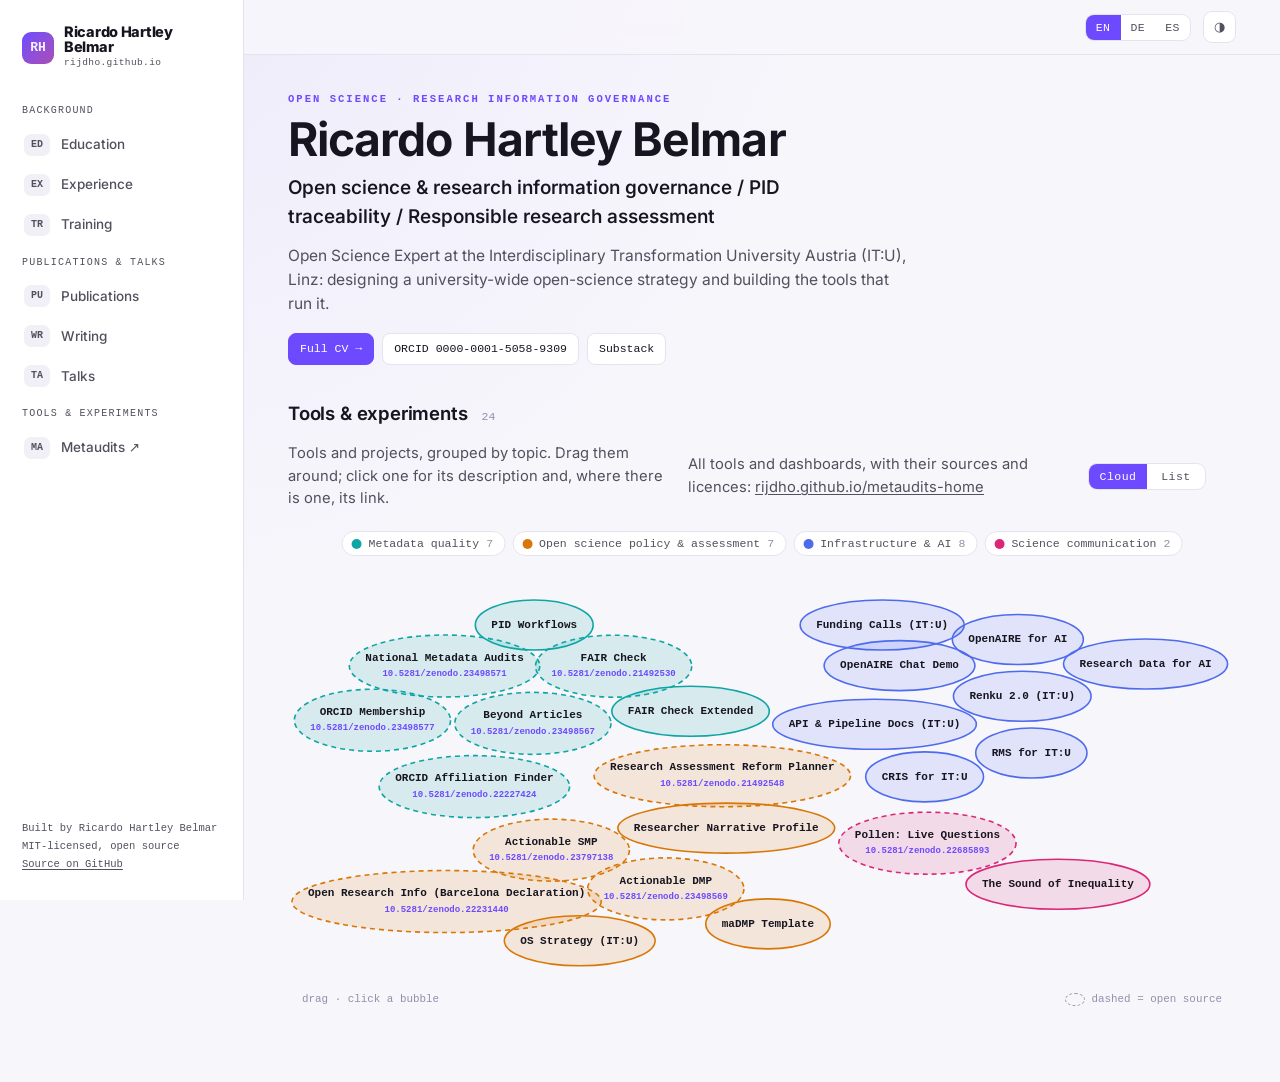
==== commit 702b86f0: "Link previews: the regenerated cloud screenshot is 1000px tall" ====
--- a/index.html
+++ b/index.html
@@ -17,7 +17,7 @@
 <meta property="og:url" content="https://rijdho.github.io/">
 <meta property="og:image" content="https://rijdho.github.io/docs/hub-cloud.png">
 <meta property="og:image:width" content="1736">
-<meta property="og:image:height" content="920">
+<meta property="og:image:height" content="1000">
 <meta property="og:image:alt" content="The tool cloud on the hub: ovals grouped into four colour-coded topics, one per tool.">
 <meta name="twitter:card" content="summary_large_image">
 <!-- social:end -->
